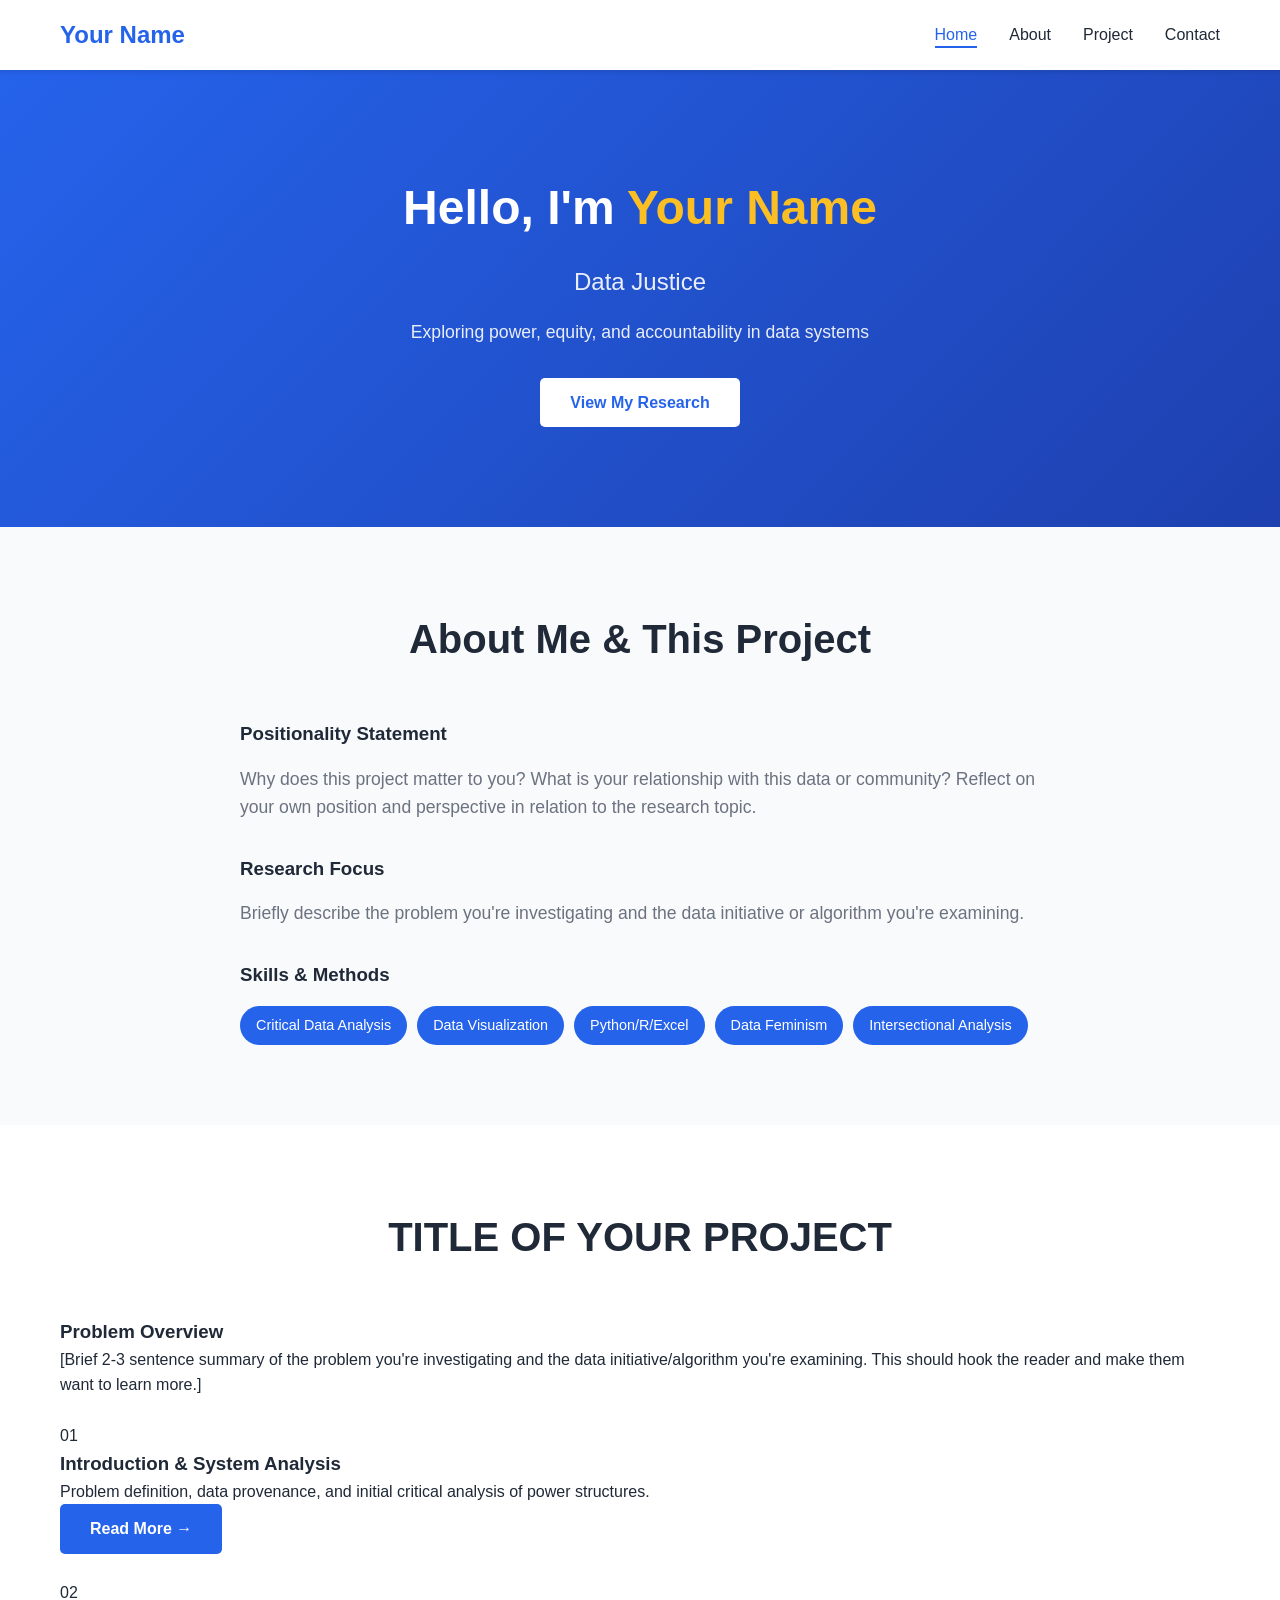
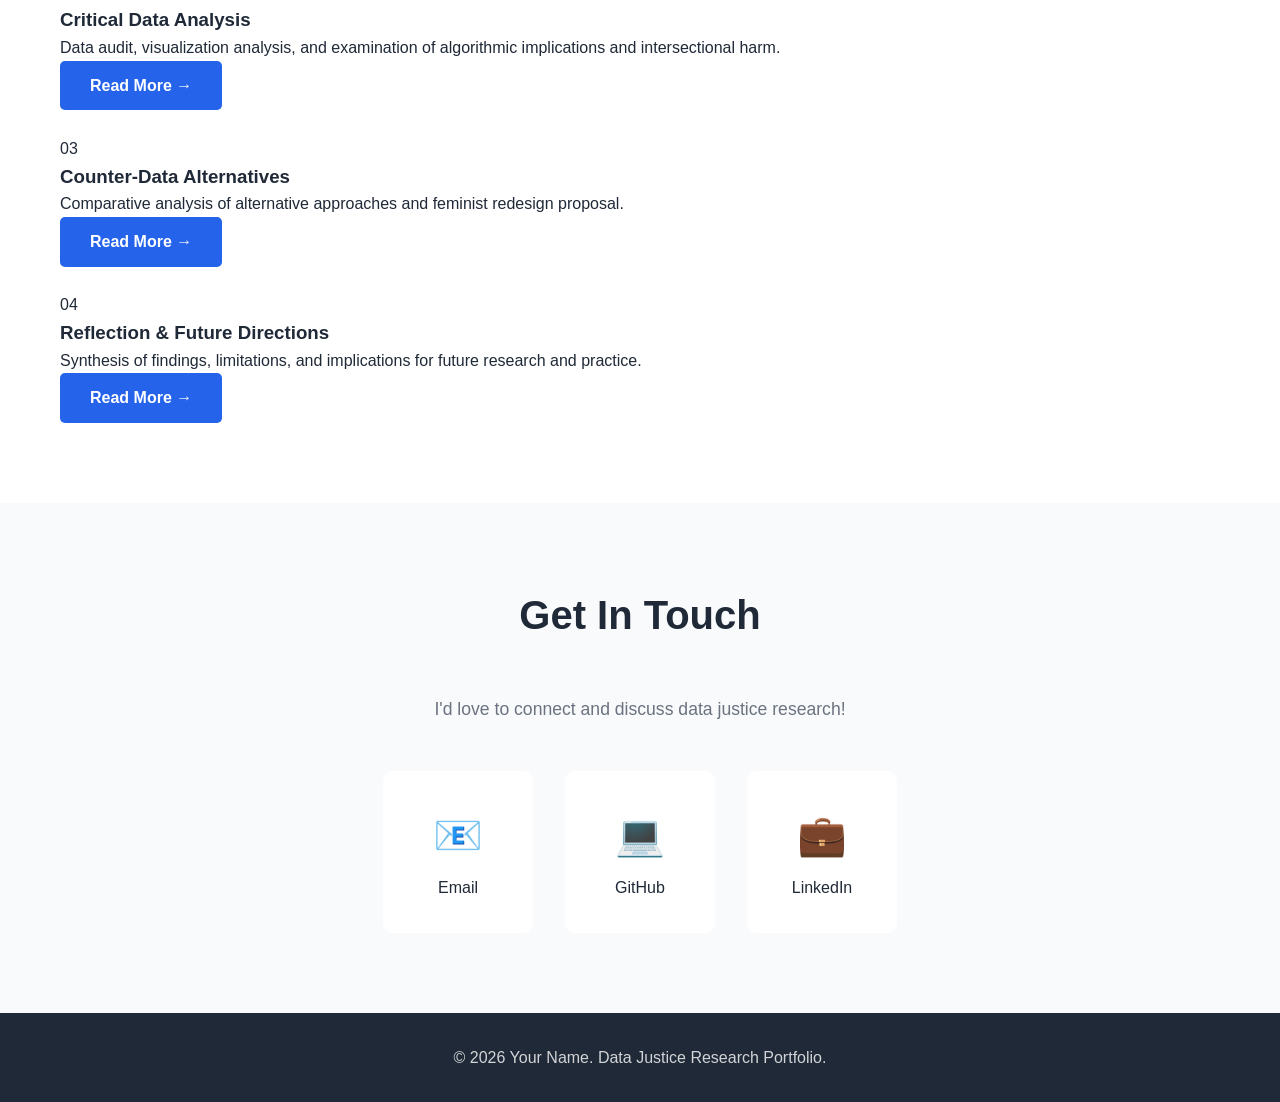
==== index.html @ 1b23ba9f "Initial commit" ====
<!DOCTYPE html>
<html lang="en">
<head>
    <meta charset="UTF-8">
    <meta name="viewport" content="width=device-width, initial-scale=1.0">
    <title>Your Name - Data Justice Portfolio</title>
    <link rel="stylesheet" href="style.css">
</head>
<body>
    <!-- Navigation -->
    <nav>
        <div class="container">
            <h1 class="logo">Your Name</h1>
            <ul class="nav-links">
                <li><a href="#home">Home</a></li>
                <li><a href="#about">About</a></li>
                <li><a href="#project">Project</a></li>
                <li><a href="#contact">Contact</a></li>
            </ul>
        </div>
    </nav>

    <!-- Banner Section -->
    <section id="home" class="banner">
        <div class="container">
            <div class="banner-content">
                <h2>Hello, I'm <span class="highlight">Your Name</span></h2>
                <p class="subtitle">Data Justice Researcher | Critical Data Analyst</p>
                <p class="description">Exploring power, equity, and accountability in data systems</p>
                <a href="#project" class="btn">View My Research</a>
            </div>
        </div>
    </section>

    <!-- About Section -->
    <section id="about" class="about">
        <div class="container">
            <h2 class="section-title">About Me & This Project</h2>
            <div class="about-content">
                <div class="about-text">
                    <h3>Positionality Statement</h3>
                    <p>Why does this project matter to you? What is your relationship with this data or community? Reflect on your own position and perspective in relation to the research topic.</p>
                    
                    <h3>Research Focus</h3>
                    <p>Briefly describe the problem you're investigating and the data initiative or algorithm you're examining.</p>
                    
                    <h3>Skills & Methods</h3>
                    <div class="skills">
                        <span class="skill-tag">Critical Data Analysis</span>
                        <span class="skill-tag">Data Visualization</span>
                        <span class="skill-tag">Python/R/Excel</span>
                        <span class="skill-tag">Data Feminism</span>
                        <span class="skill-tag">Intersectional Analysis</span>
                    </div>
                </div>
            </div>
        </div>
    </section>

    <!-- Project Section -->
    <section id="project" class="project">
        <div class="container">
            <h2 class="section-title">TITLE OF YOUR PROJECT</h2>
            
            <div class="project-overview">
                <h3>Problem Overview</h3>
                <p class="project-intro">
                    [Brief 2-3 sentence summary of the problem you're investigating and the 
                    data initiative/algorithm you're examining. This should hook the reader 
                    and make them want to learn more.]
                </p>
            </div>
            
            <!-- extra white space between sections -->
            <p> <br> </p>


            <div class="project-sections">
                <div class="project-section-card">
                    <div class="card-number">01</div>
                    <h3>Introduction & System Analysis</h3>
                    <p>Problem definition, data provenance, and initial critical analysis of power structures.</p>
                    <a href="introduction.html" class="btn btn-secondary">Read More →</a>
                </div>

                <!-- extra white space between sections -->
                <p> <br> </p>

                
                <div class="project-section-card">
                    <div class="card-number">02</div>
                    <h3>Critical Data Analysis</h3>
                    <p>Data audit, visualization analysis, and examination of algorithmic implications and intersectional harm.</p>
                    <a href="critical-analysis.html" class="btn btn-secondary">Read More →</a>
                </div>
                

                <!-- extra white space between sections -->
                <p> <br> </p>


                <div class="project-section-card">
                    <div class="card-number">03</div>
                    <h3>Counter-Data Alternatives</h3>
                    <p>Comparative analysis of alternative approaches and feminist redesign proposal.</p>
                    <a href="alternatives.html" class="btn btn-secondary">Read More →</a>
                </div>

                <!-- extra white space between sections -->
                <p> <br> </p>
                
                <div class="project-section-card">
                    <div class="card-number">04</div>
                    <h3>Reflection & Future Directions</h3>
                    <p>Synthesis of findings, limitations, and implications for future research and practice.</p>
                    <a href="reflection.html" class="btn btn-secondary">Read More →</a>
                </div>
            </div>
        </div>
    </section>

    <!-- Contact Section -->
    <section id="contact" class="contact">
        <div class="container">
            <h2 class="section-title">Get In Touch</h2>
            <p class="contact-intro">I'd love to connect and discuss data justice research!</p>
            
            <div class="contact-links">
                <a href="mailto:your.email@example.com" class="contact-item">
                    <span class="icon">📧</span>
                    <span>Email</span>
                </a>
                <a href="https://github.com/yourusername" target="_blank" class="contact-item">
                    <span class="icon">💻</span>
                    <span>GitHub</span>
                </a>
                <a href="https://linkedin.com/in/yourusername" target="_blank" class="contact-item">
                    <span class="icon">💼</span>
                    <span>LinkedIn</span>
                </a>
            </div>
        </div>
    </section>

    <!-- Footer -->
    <footer>
        <div class="container">
            <p>&copy; 2026 Your Name. Data Justice Research Portfolio.</p>
        </div>
    </footer>

    <script src="script.js"></script>
</body>
</html>
---- style.css ----
/* Reset and Base Styles */
* {
    margin: 0;
    padding: 0;
    box-sizing: border-box;
}

:root {
    --primary-color: #2563eb;
    --secondary-color: #1e40af;
    --accent-color: #3b82f6;
    --text-dark: #1f2937;
    --text-light: #6b7280;
    --bg-light: #f9fafb;
    --bg-white: #ffffff;
    --border-color: #e5e7eb;
}

html {
    scroll-behavior: smooth;
}

body {
    font-family: -apple-system, BlinkMacSystemFont, 'Segoe UI', Roboto, 'Helvetica Neue', Arial, sans-serif;
    line-height: 1.6;
    color: var(--text-dark);
    background-color: var(--bg-white);
}

.container {
    max-width: 1200px;
    margin: 0 auto;
    padding: 0 20px;
}

/* Navigation */
nav {
    background-color: var(--bg-white);
    box-shadow: 0 2px 4px rgba(0, 0, 0, 0.1);
    position: sticky;
    top: 0;
    z-index: 1000;
    padding: 1rem 0;
}

nav .container {
    display: flex;
    justify-content: space-between;
    align-items: center;
}

.logo {
    font-size: 1.5rem;
    font-weight: 700;
    color: var(--primary-color);
}

.nav-links {
    display: flex;
    list-style: none;
    gap: 2rem;
}

.nav-links a {
    text-decoration: none;
    color: var(--text-dark);
    font-weight: 500;
    transition: color 0.3s ease;
}

.nav-links a:hover {
    color: var(--primary-color);
}

/* Banner Section */
.banner {
    background: linear-gradient(135deg, var(--primary-color) 0%, var(--secondary-color) 100%);
    color: white;
    padding: 100px 0;
    text-align: center;
}

.banner-content h2 {
    font-size: 3rem;
    margin-bottom: 1rem;
}

.highlight {
    color: #fbbf24;
}

.subtitle {
    font-size: 1.5rem;
    margin-bottom: 1rem;
    opacity: 0.9;
}

.description {
    font-size: 1.1rem;
    margin-bottom: 2rem;
    opacity: 0.9;
}

/* Buttons */
.btn {
    display: inline-block;
    padding: 12px 30px;
    background-color: white;
    color: var(--primary-color);
    text-decoration: none;
    border-radius: 5px;
    font-weight: 600;
    transition: transform 0.3s ease, box-shadow 0.3s ease;
}

.btn:hover {
    transform: translateY(-2px);
    box-shadow: 0 4px 12px rgba(0, 0, 0, 0.2);
}

.btn-secondary {
    background-color: var(--primary-color);
    color: white;
}

.btn-outline {
    background-color: transparent;
    border: 2px solid var(--primary-color);
    color: var(--primary-color);
}

.btn-outline:hover {
    background-color: var(--primary-color);
    color: white;
}

/* Section Styles */
section {
    padding: 80px 0;
}

.section-title {
    font-size: 2.5rem;
    text-align: center;
    margin-bottom: 3rem;
    color: var(--text-dark);
}

/* About Section */
.about {
    background-color: var(--bg-light);
}

.about-content {
    max-width: 800px;
    margin: 0 auto;
}

.about-text p {
    font-size: 1.1rem;
    color: var(--text-light);
    margin-bottom: 1.5rem;
}

.about-text h3 {
    margin-top: 2rem;
    margin-bottom: 1rem;
    color: var(--text-dark);
}

.skills {
    display: flex;
    flex-wrap: wrap;
    gap: 10px;
}

.skill-tag {
    background-color: var(--primary-color);
    color: white;
    padding: 8px 16px;
    border-radius: 20px;
    font-size: 0.9rem;
    font-weight: 500;
}

/* Project Section */
.project-card {
    background-color: var(--bg-white);
    border-radius: 10px;
    overflow: hidden;
    box-shadow: 0 4px 6px rgba(0, 0, 0, 0.1);
    display: grid;
    grid-template-columns: 1fr 1fr;
    gap: 2rem;
    max-width: 1000px;
    margin: 0 auto;
}

.project-image img {
    width: 100%;
    height: 100%;
    object-fit: cover;
}

.project-info {
    padding: 2rem;
}

.project-info h3 {
    font-size: 2rem;
    margin-bottom: 1rem;
    color: var(--text-dark);
}

.project-description {
    color: var(--text-light);
    margin-bottom: 1.5rem;
    line-height: 1.8;
}

.project-info h4 {
    margin-top: 1.5rem;
    margin-bottom: 0.75rem;
    color: var(--text-dark);
}

.tech-stack {
    display: flex;
    flex-wrap: wrap;
    gap: 8px;
    margin-bottom: 1.5rem;
}

.tech-tag {
    background-color: var(--bg-light);
    color: var(--text-dark);
    padding: 6px 12px;
    border-radius: 5px;
    font-size: 0.85rem;
    border: 1px solid var(--border-color);
}

.features-list {
    margin-left: 1.5rem;
    margin-bottom: 1.5rem;
}

.features-list li {
    color: var(--text-light);
    margin-bottom: 0.5rem;
}

.project-links {
    display: flex;
    gap: 1rem;
    margin-top: 2rem;
}

/* Contact Section */
.contact {
    background-color: var(--bg-light);
}

.contact-intro {
    text-align: center;
    font-size: 1.1rem;
    color: var(--text-light);
    margin-bottom: 3rem;
}

.contact-links {
    display: flex;
    justify-content: center;
    gap: 2rem;
    flex-wrap: wrap;
}

.contact-item {
    display: flex;
    flex-direction: column;
    align-items: center;
    gap: 0.5rem;
    padding: 2rem;
    background-color: var(--bg-white);
    border-radius: 10px;
    text-decoration: none;
    color: var(--text-dark);
    transition: transform 0.3s ease, box-shadow 0.3s ease;
    min-width: 150px;
}

.contact-item:hover {
    transform: translateY(-5px);
    box-shadow: 0 6px 12px rgba(0, 0, 0, 0.1);
}

.contact-item .icon {
    font-size: 2.5rem;
}

/* Footer */
footer {
    background-color: var(--text-dark);
    color: white;
    text-align: center;
    padding: 2rem 0;
}

footer p {
    opacity: 0.8;
}

/* Responsive Design */
@media (max-width: 768px) {
    .nav-links {
        gap: 1rem;
    }
    
    .banner-content h2 {
        font-size: 2rem;
    }
    
    .subtitle {
        font-size: 1.2rem;
    }
    
    .section-title {
        font-size: 2rem;
    }
    
    .project-card {
        grid-template-columns: 1fr;
    }
    
    .project-info {
        padding: 1.5rem;
    }
    
    .project-links {
        flex-direction: column;
    }
    
    .contact-links {
        flex-direction: column;
        align-items: center;
    }
}

@media (max-width: 480px) {
    nav .container {
        flex-direction: column;
        gap: 1rem;
    }
    
    .nav-links {
        flex-wrap: wrap;
        justify-content: center;
    }
    
    .banner {
        padding: 60px 0;
    }
    
    section {
        padding: 50px 0;
    }
}
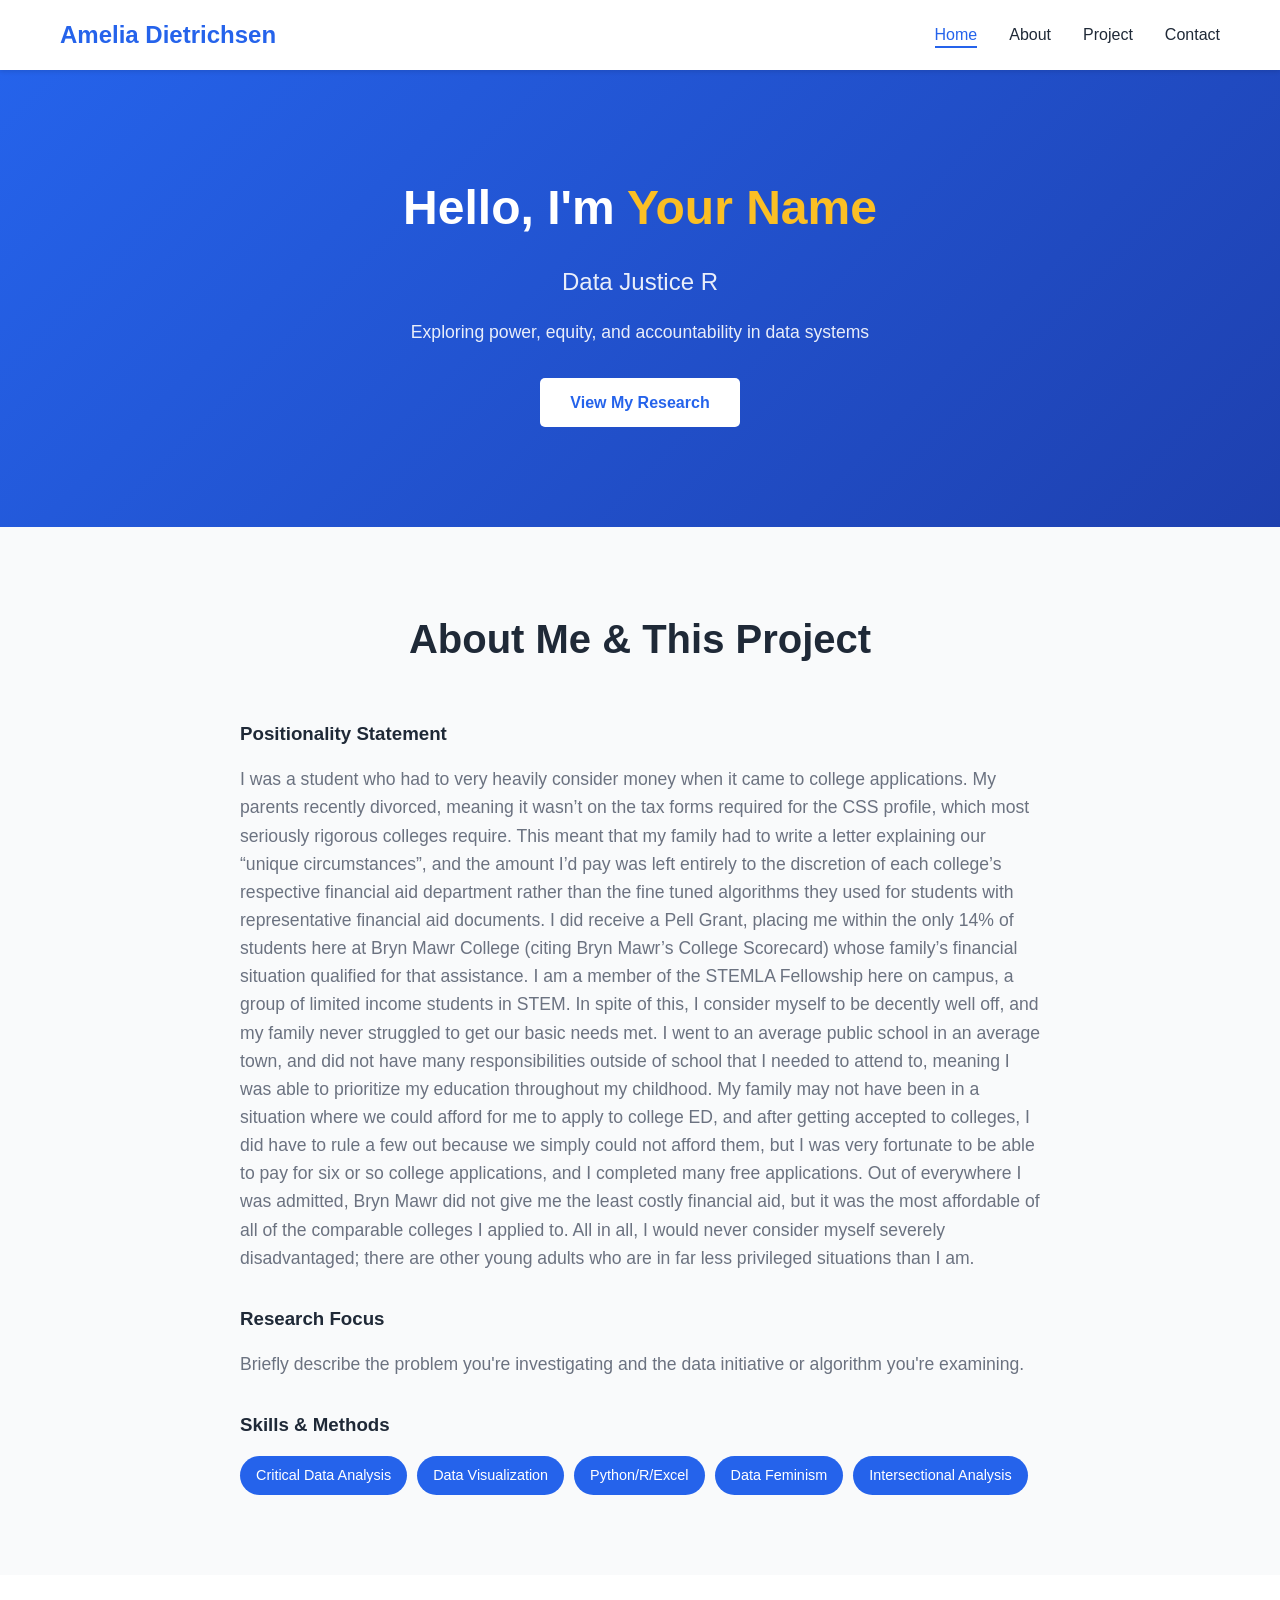
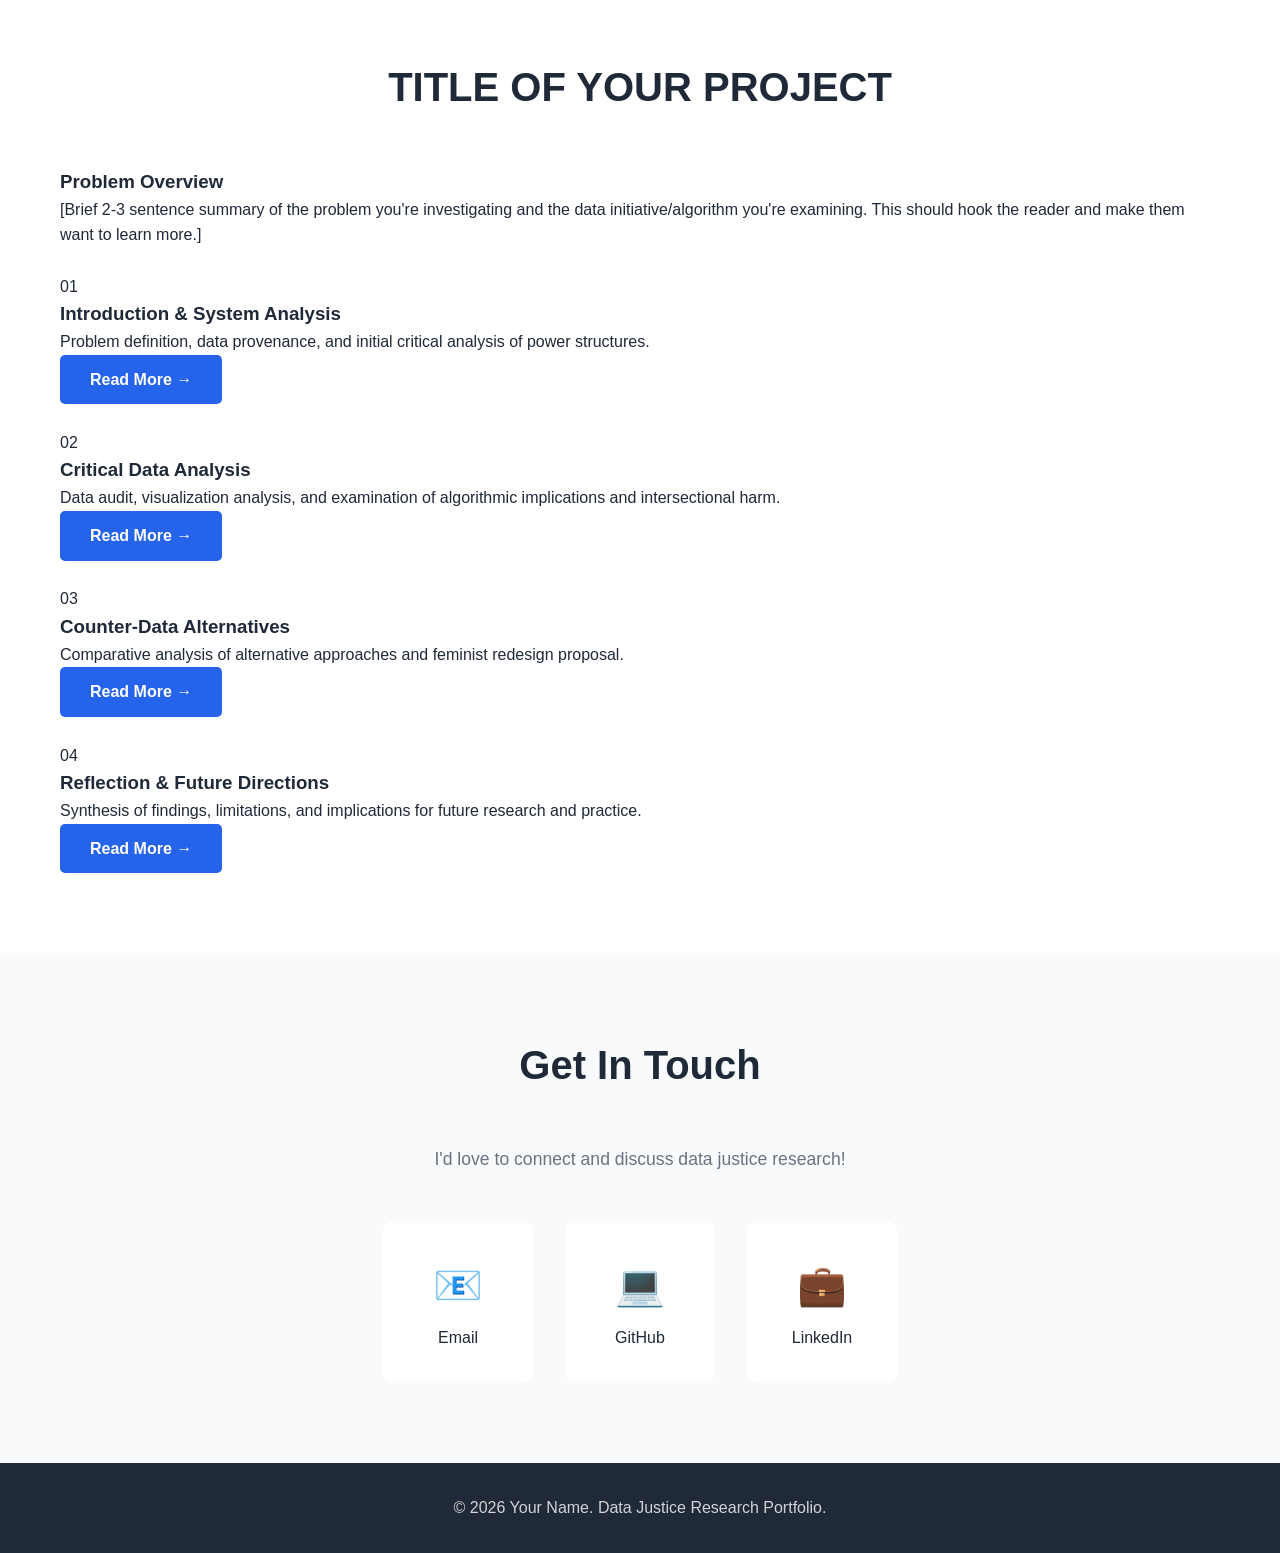
==== commit 0e44d012: "Update index.html" ====
--- a/index.html
+++ b/index.html
@@ -3,14 +3,14 @@
 <head>
     <meta charset="UTF-8">
     <meta name="viewport" content="width=device-width, initial-scale=1.0">
-    <title>Your Name - Data Justice Portfolio</title>
+    <title>Amelia Dietrichsen - Data Justice Portfolio</title>
     <link rel="stylesheet" href="style.css">
 </head>
 <body>
     <!-- Navigation -->
     <nav>
         <div class="container">
-            <h1 class="logo">Your Name</h1>
+            <h1 class="logo">Amelia Dietrichsen</h1>
             <ul class="nav-links">
                 <li><a href="#home">Home</a></li>
                 <li><a href="#about">About</a></li>
@@ -39,7 +39,7 @@
             <div class="about-content">
                 <div class="about-text">
                     <h3>Positionality Statement</h3>
-                    <p>Why does this project matter to you? What is your relationship with this data or community? Reflect on your own position and perspective in relation to the research topic.</p>
+                    <p>I was a student who had to very heavily consider money when it came to college applications. My parents recently divorced, meaning it wasn’t on the tax forms required for the CSS profile, which most seriously rigorous colleges require. This meant that my family had to write a letter explaining our “unique circumstances”, and the amount I’d pay was left entirely to the discretion of each college’s respective financial aid department rather than the fine tuned algorithms they used for students with representative financial aid documents. I did receive a Pell Grant, placing me within the only 14% of students here at Bryn Mawr College (citing Bryn Mawr’s College Scorecard) whose family’s financial situation qualified for that assistance. I am a member of the STEMLA Fellowship here on campus, a group of limited income students in STEM. In spite of this, I consider myself to be decently well off, and my family  never struggled to get our basic needs met. I went to an average public school in an average town, and did not have many responsibilities outside of school that I needed to attend to, meaning I was able to prioritize my education throughout my childhood. My family may not have been in a situation where we could afford for me to apply to college ED, and after getting accepted to colleges, I did have to rule a few out because we simply could not afford them, but I was very fortunate to be able to pay for six or so college applications, and I completed many free applications. Out of everywhere I was admitted, Bryn Mawr did not give me the least costly financial aid, but it was the most affordable of all of the comparable colleges  I applied to. All in all, I would never consider myself severely disadvantaged; there are other young adults who are in far less privileged situations than I am.</p>
                     
                     <h3>Research Focus</h3>
                     <p>Briefly describe the problem you're investigating and the data initiative or algorithm you're examining.</p>
@@ -151,4 +151,4 @@
 
     <script src="script.js"></script>
 </body>
-</html>+</html>
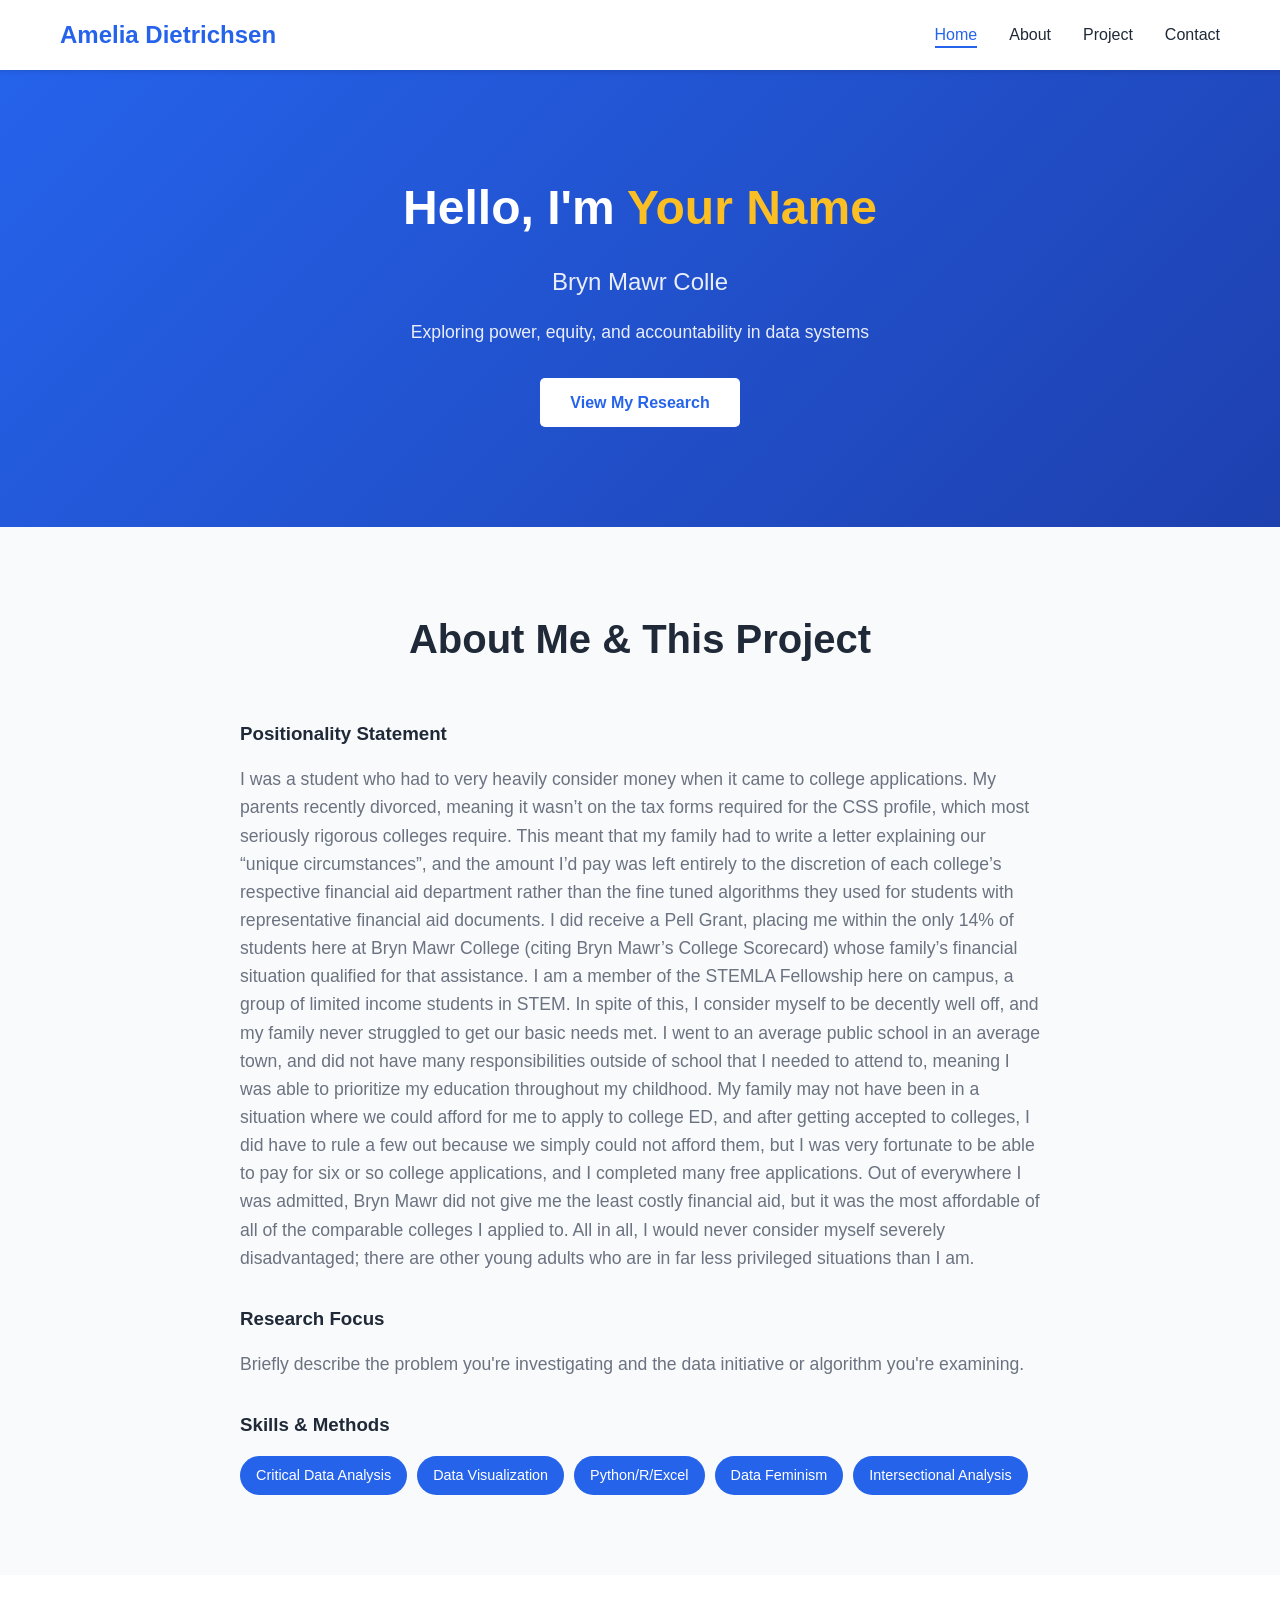
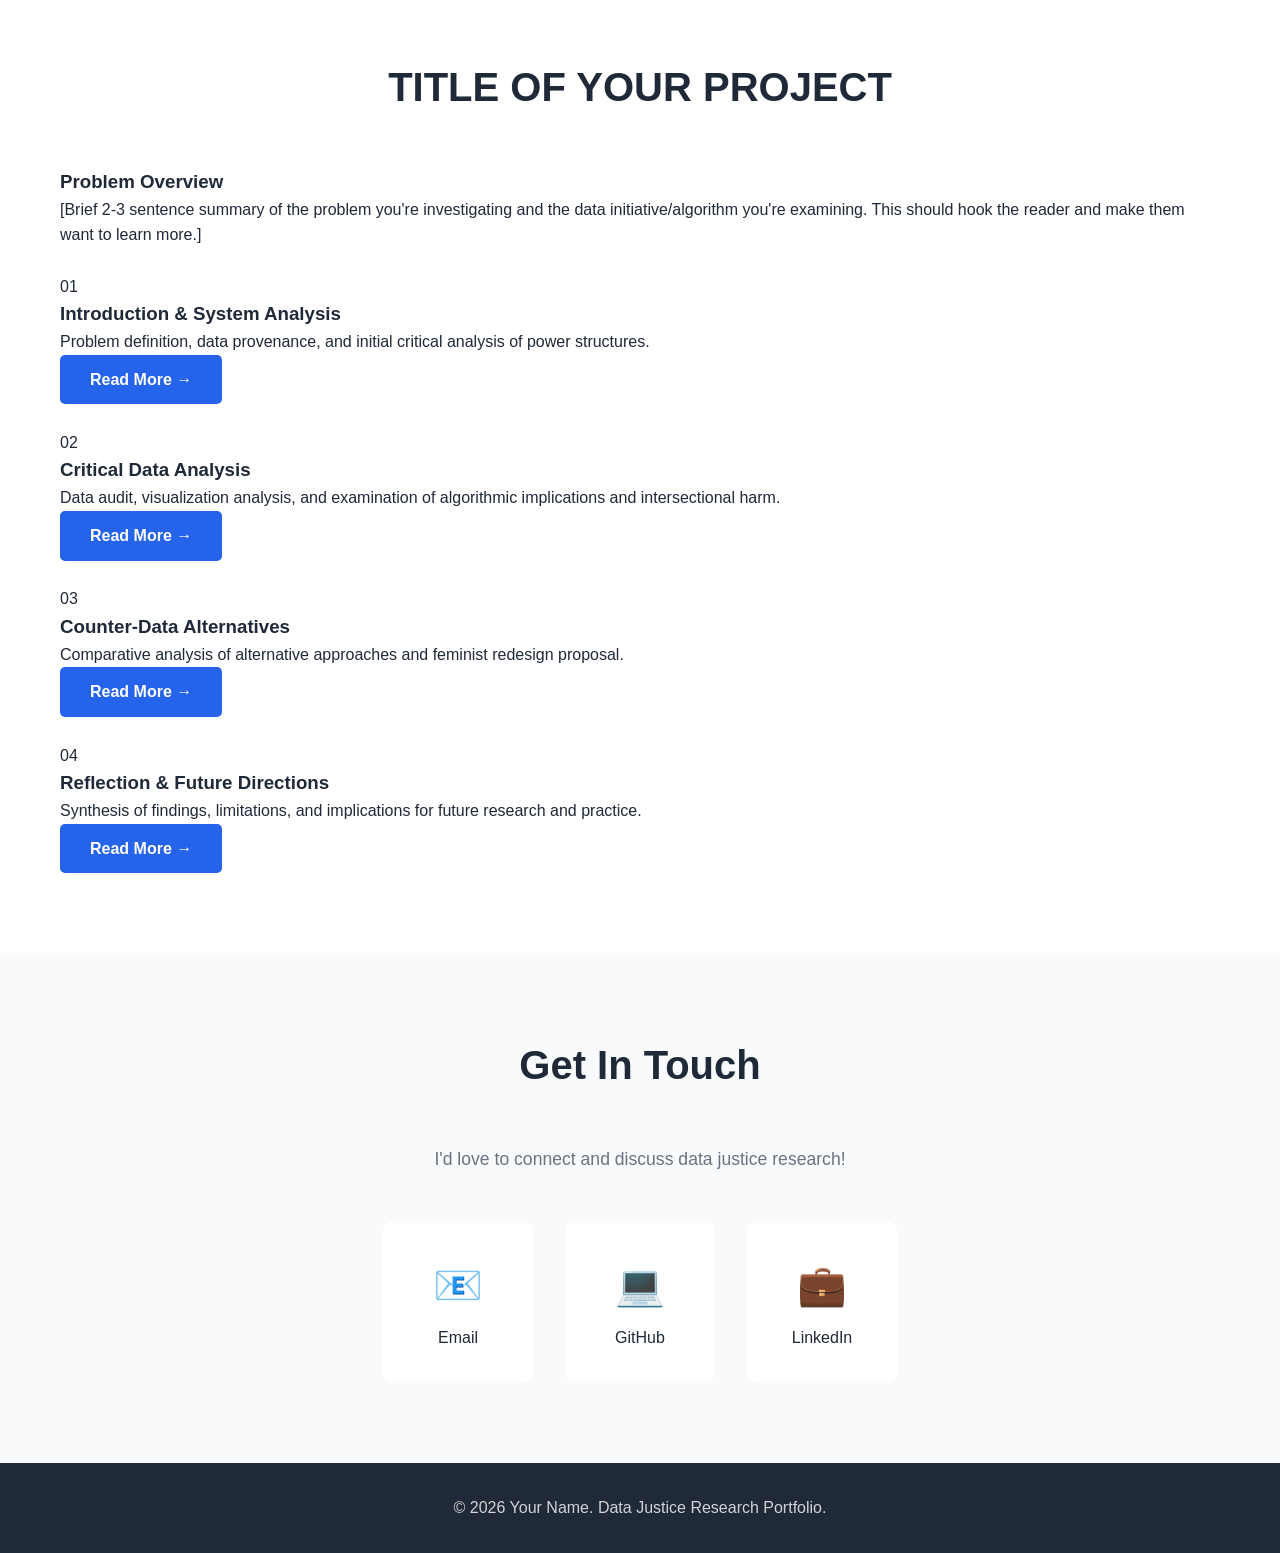
==== commit c3979a76: "Update index.html" ====
--- a/index.html
+++ b/index.html
@@ -25,7 +25,7 @@
         <div class="container">
             <div class="banner-content">
                 <h2>Hello, I'm <span class="highlight">Your Name</span></h2>
-                <p class="subtitle">Data Justice Researcher | Critical Data Analyst</p>
+                <p class="subtitle">Bryn Mawr College Student | Class of 2029</p>
                 <p class="description">Exploring power, equity, and accountability in data systems</p>
                 <a href="#project" class="btn">View My Research</a>
             </div>
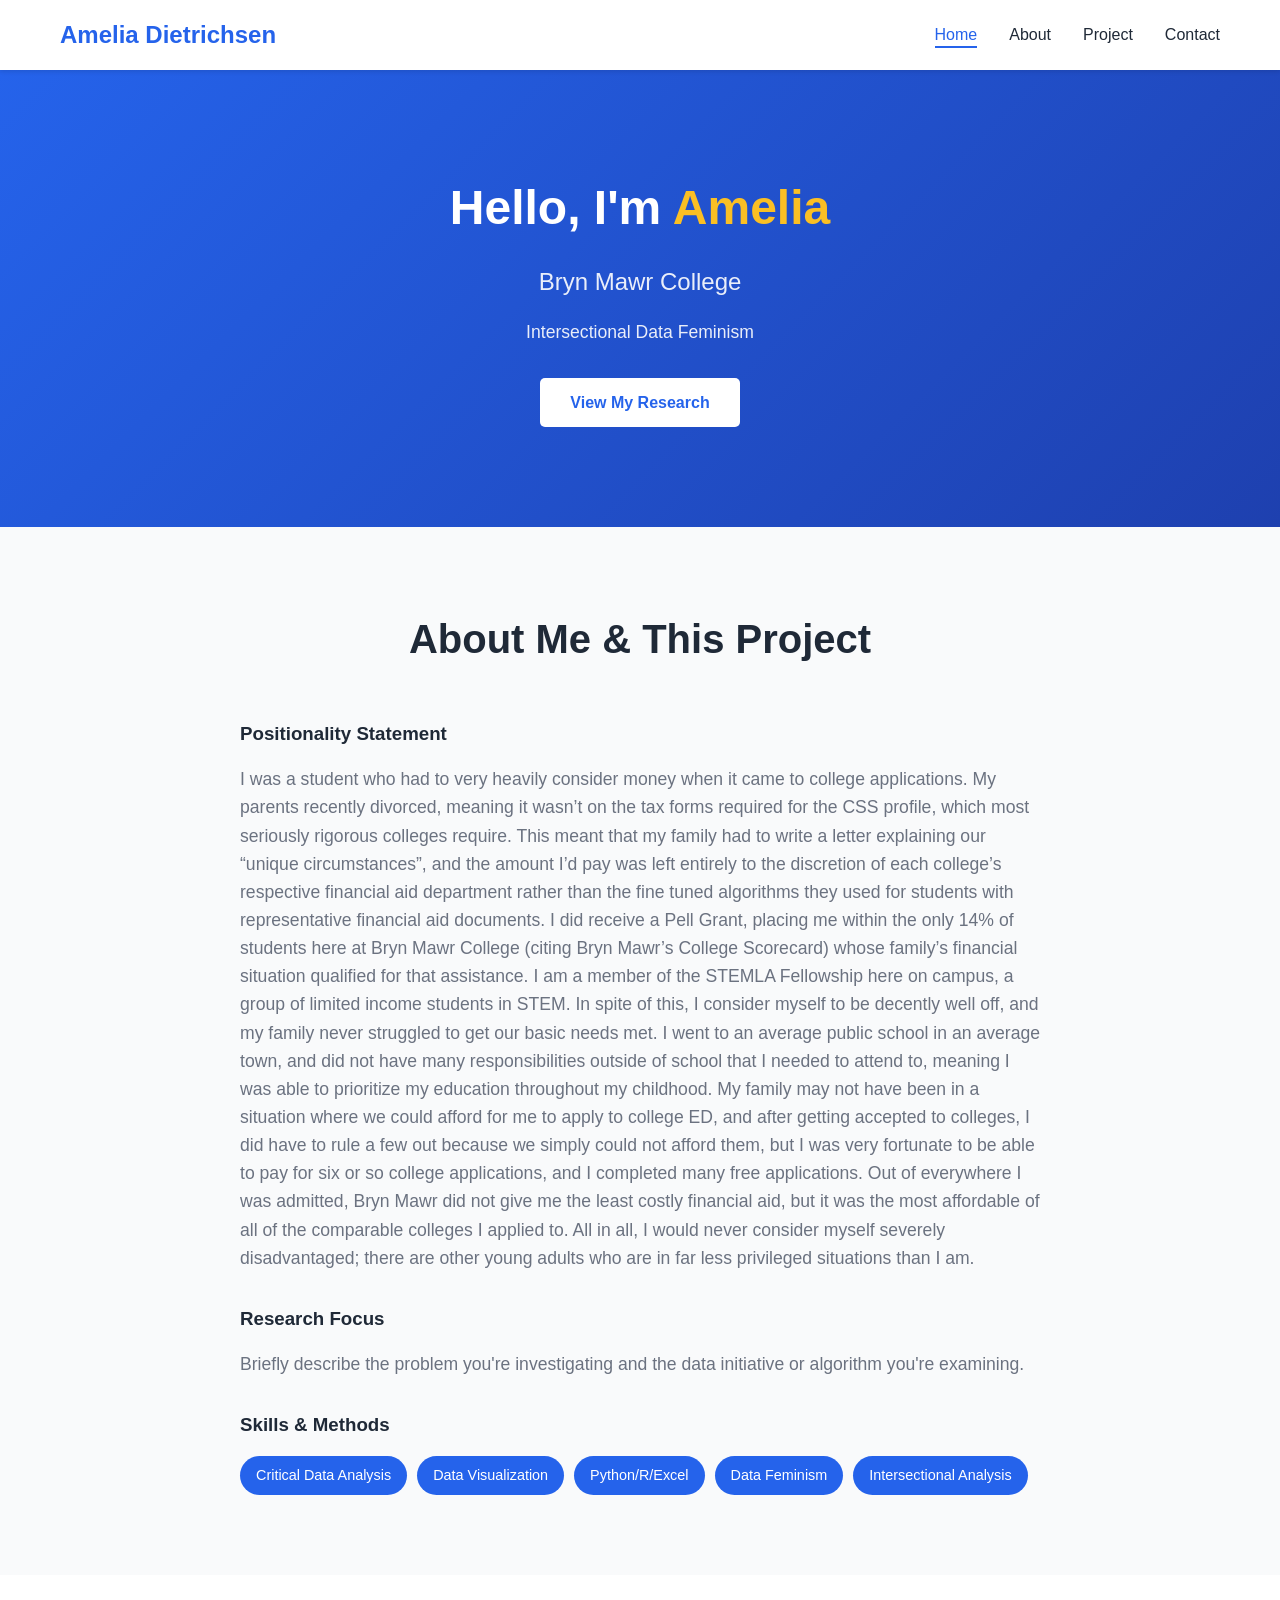
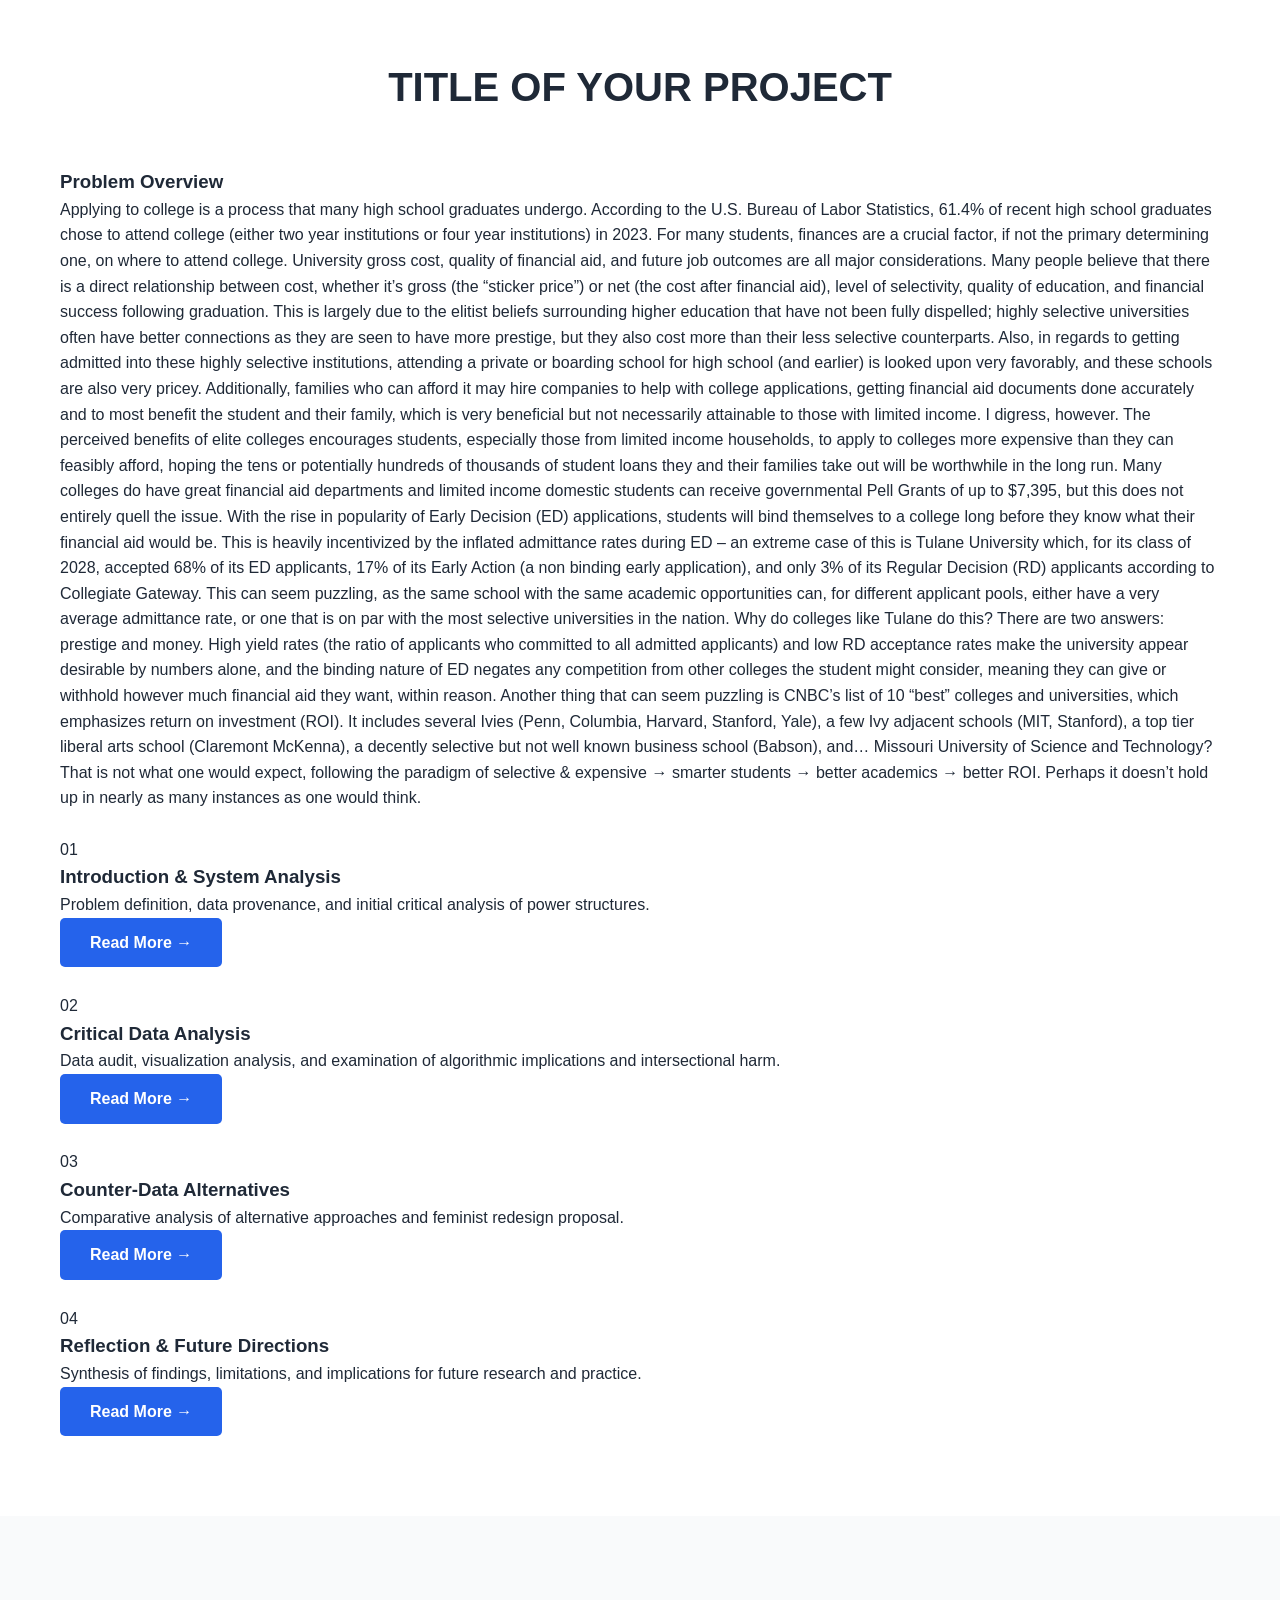
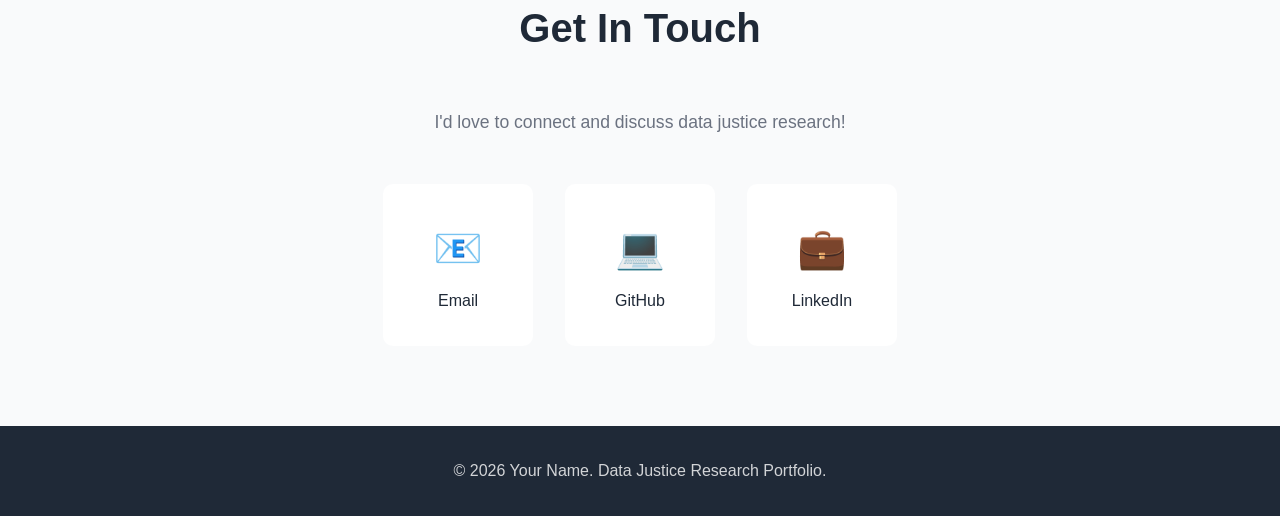
==== commit 21c2463e: "Update index.html" ====
--- a/index.html
+++ b/index.html
@@ -24,9 +24,9 @@
     <section id="home" class="banner">
         <div class="container">
             <div class="banner-content">
-                <h2>Hello, I'm <span class="highlight">Your Name</span></h2>
+                <h2>Hello, I'm <span class="highlight">Amelia</span></h2>
                 <p class="subtitle">Bryn Mawr College Student | Class of 2029</p>
-                <p class="description">Exploring power, equity, and accountability in data systems</p>
+                <p class="description">Intersectional Data Feminism</p>
                 <a href="#project" class="btn">View My Research</a>
             </div>
         </div>
@@ -64,10 +64,12 @@
             
             <div class="project-overview">
                 <h3>Problem Overview</h3>
-                <p class="project-intro">
-                    [Brief 2-3 sentence summary of the problem you're investigating and the 
-                    data initiative/algorithm you're examining. This should hook the reader 
-                    and make them want to learn more.]
+                <p class="project-intro"> 
+                Applying to college is a process that many high school graduates undergo. According to the U.S. Bureau of Labor Statistics, 61.4% of recent high school graduates chose to attend college (either two year institutions or four year institutions) in 2023. For many students, finances are a crucial factor, if not the primary determining one, on where to attend college. University gross cost, quality of financial aid, and future job outcomes are all major considerations. 
+Many people believe that there is a direct relationship between cost, whether it’s gross (the “sticker price”) or net (the cost after financial aid), level of selectivity, quality of education, and financial success following graduation. This is largely due to the elitist beliefs surrounding higher education that have not been fully dispelled; highly selective universities often have better connections as they are seen to have more prestige, but they also cost more than their less selective counterparts. Also, in regards to getting admitted into these highly selective institutions, attending a private or boarding school for high school (and earlier) is looked upon very favorably, and these schools are also very pricey. Additionally, families who can afford it may hire companies to help with college applications, getting financial aid documents done accurately and to most benefit the student and their family, which is very beneficial but not necessarily attainable to those with limited income. I digress, however. The perceived benefits of elite colleges encourages students, especially those from limited income households, to apply to colleges more expensive than they can feasibly afford, hoping the tens or potentially hundreds of thousands of student loans they and their families take out will be worthwhile in the long run. Many colleges do have great financial aid departments and limited income domestic students can receive governmental Pell Grants of up to $7,395, but this does not entirely quell the issue.
+With the rise in popularity of Early Decision (ED) applications, students will bind themselves to a college long before they know what their financial aid would be. This is heavily incentivized by the inflated admittance rates during ED – an extreme case of this is Tulane University which, for its class of 2028, accepted 68% of its ED applicants, 17% of its Early Action (a non binding early application), and only 3% of its Regular Decision (RD) applicants according to Collegiate Gateway. 
+This can seem puzzling, as the same school with the same academic opportunities can, for different applicant pools, either have a very average admittance rate, or one that is on par with the most selective universities in the nation. Why do colleges like Tulane do this? There are two answers: prestige and money. High yield rates (the ratio of applicants who committed to all admitted applicants) and low RD acceptance rates make the university appear desirable by numbers alone, and the binding nature of ED negates any competition from other colleges the student might consider, meaning they can give or withhold however much financial aid they want, within reason.
+Another thing that can seem puzzling is CNBC’s list of 10 “best” colleges and universities, which emphasizes return on investment (ROI). It includes several Ivies (Penn, Columbia, Harvard, Stanford, Yale), a few Ivy adjacent schools (MIT, Stanford), a top tier liberal arts school (Claremont McKenna), a decently selective but not well known business school (Babson), and… Missouri University of Science and Technology? That is not what one would expect, following the paradigm of selective & expensive → smarter students → better academics → better ROI. Perhaps it doesn’t hold up in nearly as many instances as one would think.
                 </p>
             </div>
             
